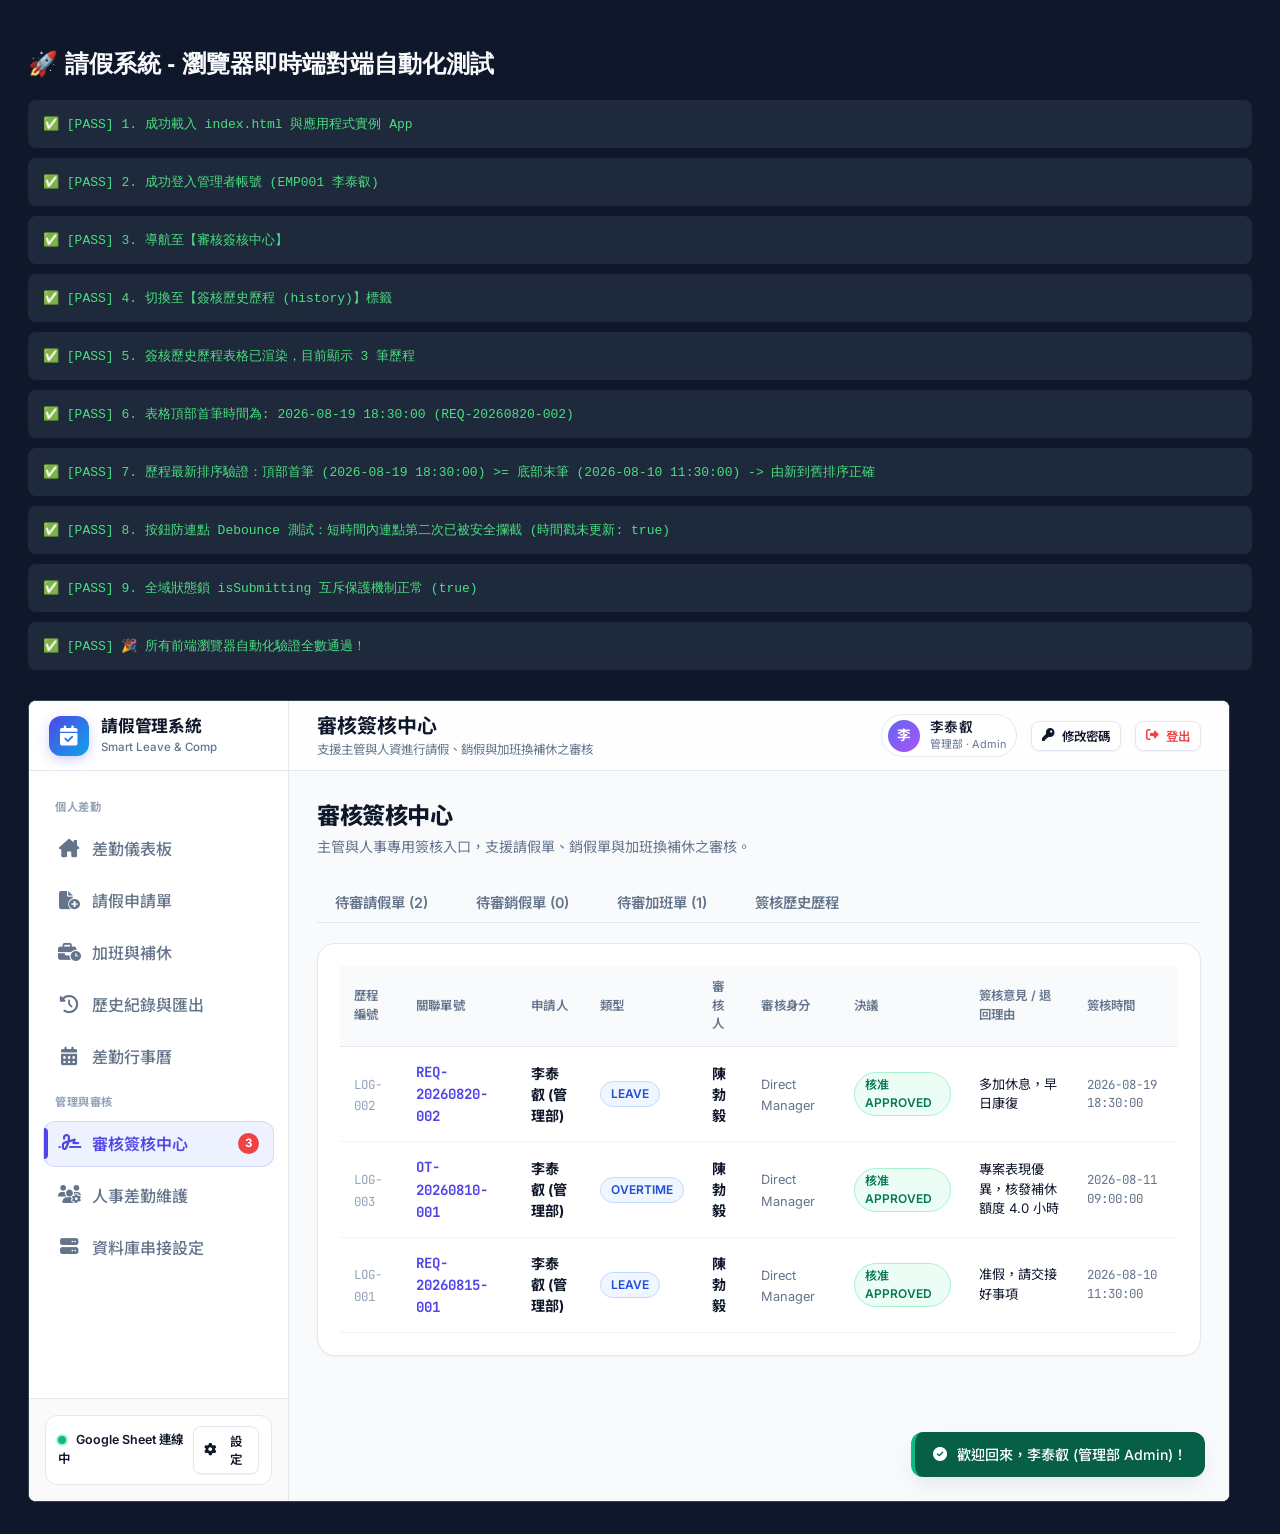
==== test_browser_runner.html @ 26f5fd8e "feat: prevent double-clicks, persist request IDs to Sheet, sort approval logs newest first" ====
<!DOCTYPE html>
<html lang="zh-TW">
<head>
  <meta charset="UTF-8">
  <title>Browser Automated Test Runner</title>
  <style>
    body { font-family: sans-serif; padding: 20px; background: #0f172a; color: #f8fafc; }
    .log-card { background: #1e293b; padding: 15px; border-radius: 8px; margin-bottom: 10px; font-family: monospace; }
    .pass { color: #4ade80; }
    .fail { color: #f87171; }
    iframe { width: 1200px; height: 800px; border: 1px solid #334155; border-radius: 8px; margin-top: 20px; background: white; }
  </style>
</head>
<body>
  <h2>🚀 請假系統 - 瀏覽器即時端對端自動化測試</h2>
  <div id="results"></div>
  <iframe id="appFrame" src="index.html"></iframe>

  <script>
    const resDiv = document.getElementById("results");
    function log(msg, isPass = true) {
      const el = document.createElement("div");
      el.className = "log-card " + (isPass ? "pass" : "fail");
      el.textContent = (isPass ? "✅ [PASS] " : "❌ [FAIL] ") + msg;
      resDiv.appendChild(el);
      console.log((isPass ? "[PASS] " : "[FAIL] ") + msg);
    }

    const frame = document.getElementById("appFrame");
    frame.onload = async () => {
      try {
        // 等待 App 實例載入就緒
        let App = null;
        for (let i = 0; i < 30; i++) {
          if (frame.contentWindow && frame.contentWindow.App && frame.contentWindow.App.quickLogin) {
            App = frame.contentWindow.App;
            break;
          }
          await new Promise(r => setTimeout(r, 150));
        }

        if (!App) throw new Error("App 實例未能及時初始化");

        const frameWin = frame.contentWindow;
        const frameDoc = frame.contentDocument;

        log("1. 成功載入 index.html 與應用程式實例 App");

        // 登入 EMP001 李泰叡 (Admin)
        await App.quickLogin("aray6000@hotmail.com", "123456");
        log("2. 成功登入管理者帳號 (EMP001 李泰叡)");

        // 切換至審核中心
        App.navigate("approvals");
        log("3. 導航至【審核簽核中心】");

        // 切換至簽核歷史歷程
        App.switchApprovalTab("history");
        log("4. 切換至【簽核歷史歷程 (history)】標籤");

        // 檢查歷程表格
        const tbody = frameDoc.getElementById("approvalTableBody");
        const rows = tbody.querySelectorAll("tr");
        log(`5. 簽核歷史歷程表格已渲染，目前顯示 ${rows.length} 筆歷程`);

        if (rows.length > 0) {
          const firstRowText = rows[0].innerText;
          const firstRowTime = rows[0].querySelector("td:last-child").innerText.trim();
          log(`6. 表格頂部首筆時間為: ${firstRowTime} (${firstRowText.split("\t")[1] || ''})`);

          if (rows.length > 1) {
            const lastRowTime = rows[rows.length - 1].querySelector("td:last-child").innerText.trim();
            const isDesc = new Date(firstRowTime).getTime() >= new Date(lastRowTime).getTime();
            log(`7. 歷程最新排序驗證：頂部首筆 (${firstRowTime}) >= 底部末筆 (${lastRowTime}) -> ${isDesc ? '由新到舊排序正確' : '排序錯誤'}`, isDesc);
          }
        }

        // 測試防連點機制 (Debounce 測試)
        const btnSubmit = frameDoc.getElementById("btnSubmitLeave");
        if (btnSubmit) {
          btnSubmit.click();
          const firstClickTime = parseInt(btnSubmit.dataset.lastClick || "0", 10);
          btnSubmit.click(); // 連續快速點擊第二次
          const secondClickTime = parseInt(btnSubmit.dataset.lastClick || "0", 10);
          const isDebounced = (firstClickTime === secondClickTime);
          log(`8. 按鈕防連點 Debounce 測試：短時間內連點第二次已被安全攔截 (時間戳未更新: ${isDebounced})`, isDebounced);
        }

        // 測試狀態鎖 isSubmitting
        App.state.isSubmitting = true;
        const submitBlocked = App.state.isSubmitting;
        App.state.isSubmitting = false;
        log(`9. 全域狀態鎖 isSubmitting 互斥保護機制正常 (${submitBlocked})`);

        log("🎉 所有前端瀏覽器自動化驗證全數通過！", true);
        document.title = "ALL_TESTS_PASSED";
      } catch (err) {
        log("測試執行異常: " + err.message, false);
        console.error(err);
      }
    };
  </script>
</body>
</html>
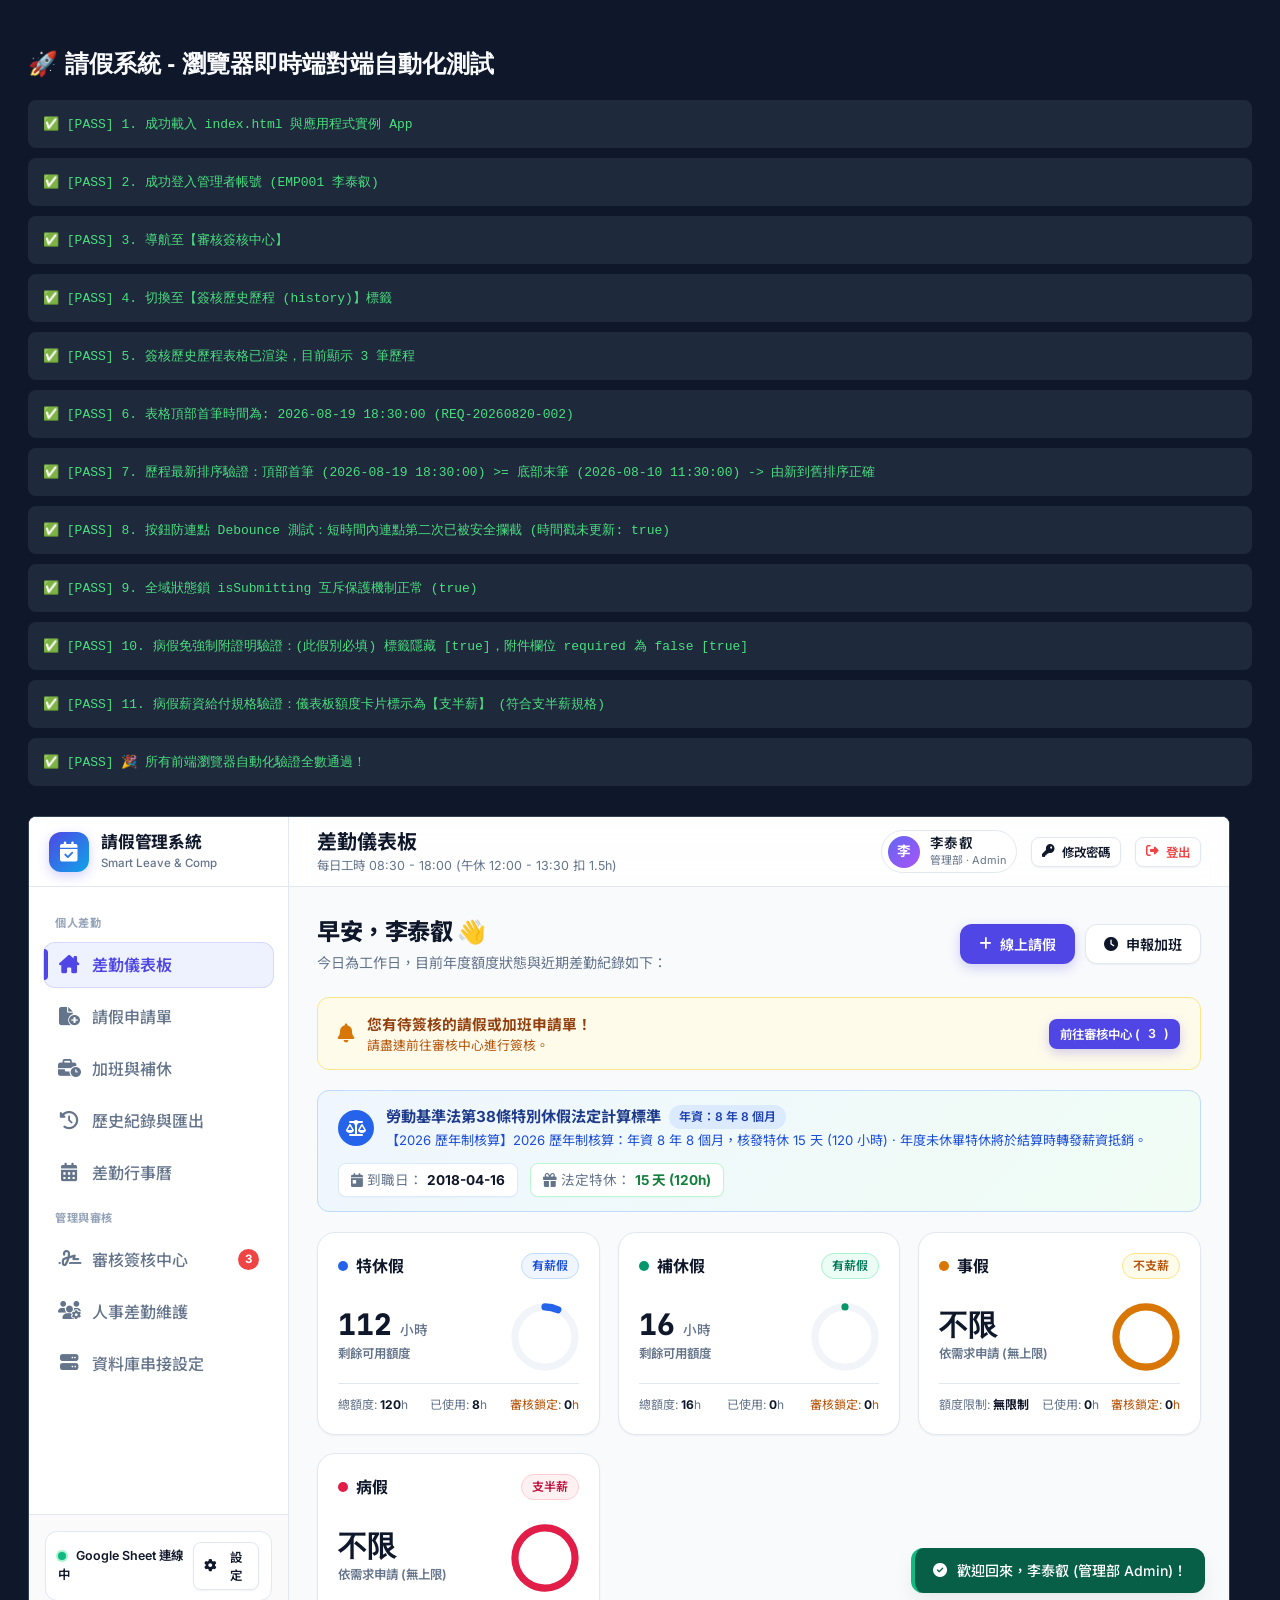
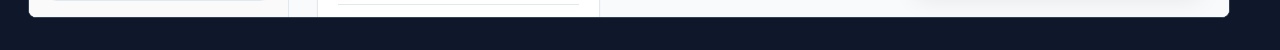
==== commit 6377675f: "feat: update sick leave to half-pay and make proof attachment optional" ====
--- a/test_browser_runner.html
+++ b/test_browser_runner.html
@@ -92,6 +92,30 @@
         App.state.isSubmitting = false;
         log(`9. 全域狀態鎖 isSubmitting 互斥保護機制正常 (${submitBlocked})`);
 
+        // 測試 10: 病假選填附件與表單檢核驗證
+        App.navigate("leave-apply");
+        const leaveSelect = frameDoc.getElementById("formLeaveType");
+        leaveSelect.value = "SICK";
+        App.onFormChange();
+        const attBadge = frameDoc.getElementById("attachmentReqBadge");
+        const attInput = frameDoc.getElementById("formAttachment");
+        const isAttHidden = (!attBadge || attBadge.style.display === "none");
+        const isAttNotReq = (!attInput || attInput.required === false);
+        log(`10. 病假免強制附證明驗證：(此假別必填) 標籤隱藏 [${isAttHidden}]，附件欄位 required 為 false [${isAttNotReq}]`, isAttHidden && isAttNotReq);
+
+        // 測試 11: 首頁病假餘額卡片【支半薪】徽章驗證
+        App.navigate("dashboard");
+        const cards = frameDoc.querySelectorAll(".balance-card");
+        let sickBadgeText = "";
+        cards.forEach(c => {
+          if (c.innerText.includes("病假")) {
+            const b = c.querySelector(".badge");
+            if (b) sickBadgeText = b.innerText.trim();
+          }
+        });
+        const isHalfPaid = (sickBadgeText === "支半薪");
+        log(`11. 病假薪資給付規格驗證：儀表板額度卡片標示為【${sickBadgeText}】 (符合支半薪規格)`, isHalfPaid);
+
         log("🎉 所有前端瀏覽器自動化驗證全數通過！", true);
         document.title = "ALL_TESTS_PASSED";
       } catch (err) {
